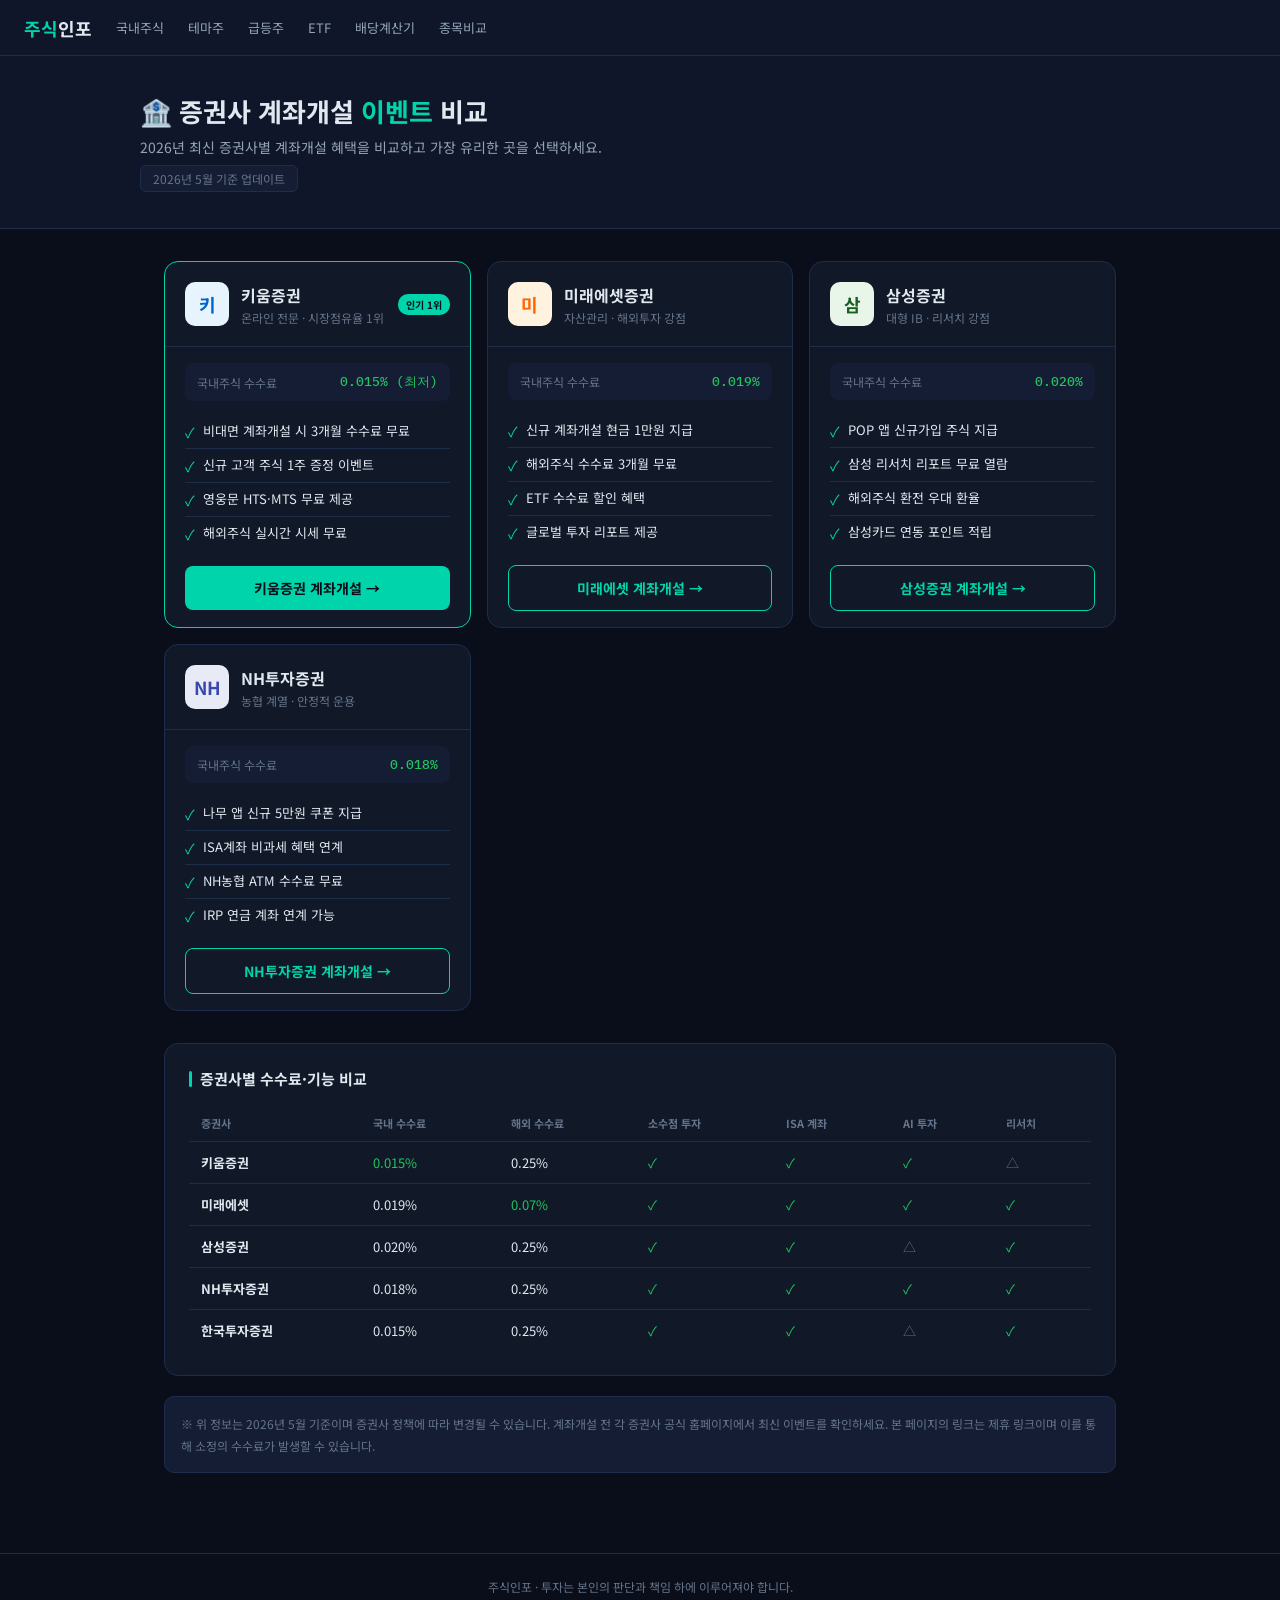
==== broker.html @ c88472e4 "Add files via upload" ====
<!DOCTYPE html>
<html lang="ko">
<head>
<meta charset="UTF-8">
<meta name="viewport" content="width=device-width, initial-scale=1.0">
<title>증권사 계좌개설 이벤트 비교 2026 - 수수료 무료·주식 증정 | 주식인포</title>
<meta name="description" content="2026년 키움증권, 미래에셋, 삼성증권, NH투자증권 계좌개설 이벤트를 비교하세요. 수수료 무료, 주식 증정, 현금 지급 혜택 총정리.">
<script async src="https://pagead2.googlesyndication.com/pagead/js/adsbygoogle.js?client=ca-pub-9578749307688434" crossorigin="anonymous"></script>
<link href="https://fonts.googleapis.com/css2?family=Noto+Sans+KR:wght@300;400;500;700&family=IBM+Plex+Mono:wght@400;500&display=swap" rel="stylesheet">
<style>
  :root{--bg:#0a0e1a;--bg2:#0f1629;--bg3:#151d35;--card:#111827;--border:#1e2d4a;--accent:#00d4aa;--accent2:#0ea5e9;--up:#22c55e;--text:#e2e8f0;--text2:#94a3b8;--text3:#64748b;}
  *{margin:0;padding:0;box-sizing:border-box;}
  body{background:var(--bg);color:var(--text);font-family:'Noto Sans KR',sans-serif;font-size:14px;}
  nav{background:var(--bg2);border-bottom:1px solid var(--border);padding:0 24px;display:flex;align-items:center;height:56px;gap:24px;position:sticky;top:0;z-index:100;}
  .logo{font-size:18px;font-weight:700;color:var(--accent);text-decoration:none;}
  .logo span{color:var(--text);}
  nav a{color:var(--text2);text-decoration:none;font-size:13px;}

  .hero{background:var(--bg2);border-bottom:1px solid var(--border);padding:36px 24px;}
  .hero-inner{max-width:1000px;margin:0 auto;}
  .hero h1{font-size:26px;font-weight:700;margin-bottom:8px;}
  .hero h1 em{color:var(--accent);font-style:normal;}
  .hero p{color:var(--text2);margin-bottom:8px;}
  .update-badge{display:inline-block;background:var(--bg3);border:1px solid var(--border);border-radius:6px;padding:4px 12px;font-size:12px;color:var(--text3);}

  .main{max-width:1000px;margin:0 auto;padding:32px 24px;}

  .broker-grid{display:grid;grid-template-columns:repeat(auto-fill,minmax(280px,1fr));gap:16px;margin-bottom:32px;}
  .broker-card{background:var(--card);border:1px solid var(--border);border-radius:14px;overflow:hidden;transition:border-color 0.2s;}
  .broker-card:hover{border-color:var(--accent);}
  .broker-card.best{border-color:var(--accent);}
  .broker-header{padding:20px;border-bottom:1px solid var(--border);display:flex;align-items:center;gap:12px;}
  .broker-logo{width:44px;height:44px;border-radius:10px;display:flex;align-items:center;justify-content:center;font-size:18px;font-weight:700;}
  .broker-name{font-size:16px;font-weight:700;}
  .broker-type{font-size:12px;color:var(--text3);margin-top:2px;}
  .best-badge{margin-left:auto;background:var(--accent);color:var(--bg);font-size:10px;font-weight:700;padding:3px 8px;border-radius:10px;}

  .broker-body{padding:16px 20px;}
  .benefit-list{margin-bottom:16px;}
  .benefit-item{display:flex;align-items:flex-start;gap:8px;padding:6px 0;border-bottom:1px solid var(--border);font-size:13px;}
  .benefit-item:last-child{border-bottom:none;}
  .benefit-icon{color:var(--accent);font-size:14px;margin-top:1px;flex-shrink:0;}
  .fee-row{display:flex;justify-content:space-between;align-items:center;background:var(--bg3);border-radius:8px;padding:10px 12px;margin-bottom:14px;}
  .fee-label{font-size:12px;color:var(--text3);}
  .fee-val{font-family:'IBM Plex Mono',monospace;font-size:13px;font-weight:500;color:var(--up);}

  .cta-btn{display:block;width:100%;background:var(--accent);color:var(--bg);border:none;border-radius:8px;padding:12px;font-size:14px;font-weight:700;text-align:center;text-decoration:none;cursor:pointer;transition:opacity 0.2s;font-family:'Noto Sans KR',sans-serif;}
  .cta-btn:hover{opacity:0.85;}
  .cta-btn.secondary{background:transparent;border:1px solid var(--accent);color:var(--accent);}

  .card{background:var(--card);border:1px solid var(--border);border-radius:14px;padding:24px;margin-bottom:20px;}
  .card-title{font-size:15px;font-weight:700;margin-bottom:16px;display:flex;align-items:center;gap:8px;}
  .card-title::before{content:'';width:3px;height:16px;background:var(--accent);border-radius:2px;}

  table{width:100%;border-collapse:collapse;font-size:13px;}
  thead th{text-align:left;padding:10px 12px;color:var(--text3);font-size:11px;border-bottom:1px solid var(--border);}
  tbody td{padding:11px 12px;border-bottom:1px solid var(--border);}
  tbody tr:last-child td{border-bottom:none;}
  .check{color:var(--up);}
  .cross{color:var(--text3);}

  .notice{background:var(--bg3);border:1px solid var(--border);border-radius:10px;padding:16px;font-size:12px;color:var(--text3);line-height:1.8;}
  footer{border-top:1px solid var(--border);padding:24px;text-align:center;color:var(--text3);font-size:12px;margin-top:48px;}
</style>
</head>
<body>
<nav>
  <a href="/" class="logo">주식<span>인포</span></a>
  <a href="/stocks.html">국내주식</a>
  <a href="/theme.html">테마주</a>
  <a href="/hot.html">급등주</a>
  <a href="/etf.html">ETF</a>
  <a href="/dividend-calc.html">배당계산기</a>
  <a href="/compare.html">종목비교</a>
</nav>

<div class="hero">
  <div class="hero-inner">
    <h1>🏦 증권사 계좌개설 <em>이벤트</em> 비교</h1>
    <p>2026년 최신 증권사별 계좌개설 혜택을 비교하고 가장 유리한 곳을 선택하세요.</p>
    <span class="update-badge">2026년 5월 기준 업데이트</span>
  </div>
</div>

<div class="main">

  <div class="broker-grid">
    <div class="broker-card best">
      <div class="broker-header">
        <div class="broker-logo" style="background:#e8f4fd;color:#0066cc">키</div>
        <div>
          <div class="broker-name">키움증권</div>
          <div class="broker-type">온라인 전문 · 시장점유율 1위</div>
        </div>
        <span class="best-badge">인기 1위</span>
      </div>
      <div class="broker-body">
        <div class="fee-row">
          <span class="fee-label">국내주식 수수료</span>
          <span class="fee-val">0.015% (최저)</span>
        </div>
        <div class="benefit-list">
          <div class="benefit-item"><span class="benefit-icon">✓</span><span>비대면 계좌개설 시 3개월 수수료 무료</span></div>
          <div class="benefit-item"><span class="benefit-icon">✓</span><span>신규 고객 주식 1주 증정 이벤트</span></div>
          <div class="benefit-item"><span class="benefit-icon">✓</span><span>영웅문 HTS·MTS 무료 제공</span></div>
          <div class="benefit-item"><span class="benefit-icon">✓</span><span>해외주식 실시간 시세 무료</span></div>
        </div>
        <a href="https://www.kiwoom.com" target="_blank" rel="noopener" class="cta-btn">키움증권 계좌개설 →</a>
      </div>
    </div>

    <div class="broker-card">
      <div class="broker-header">
        <div class="broker-logo" style="background:#fff3e0;color:#ff6600">미</div>
        <div>
          <div class="broker-name">미래에셋증권</div>
          <div class="broker-type">자산관리 · 해외투자 강점</div>
        </div>
      </div>
      <div class="broker-body">
        <div class="fee-row">
          <span class="fee-label">국내주식 수수료</span>
          <span class="fee-val">0.019%</span>
        </div>
        <div class="benefit-list">
          <div class="benefit-item"><span class="benefit-icon">✓</span><span>신규 계좌개설 현금 1만원 지급</span></div>
          <div class="benefit-item"><span class="benefit-icon">✓</span><span>해외주식 수수료 3개월 무료</span></div>
          <div class="benefit-item"><span class="benefit-icon">✓</span><span>ETF 수수료 할인 혜택</span></div>
          <div class="benefit-item"><span class="benefit-icon">✓</span><span>글로벌 투자 리포트 제공</span></div>
        </div>
        <a href="https://www.miraeasset.com" target="_blank" rel="noopener" class="cta-btn secondary">미래에셋 계좌개설 →</a>
      </div>
    </div>

    <div class="broker-card">
      <div class="broker-header">
        <div class="broker-logo" style="background:#e8f5e9;color:#1b5e20">삼</div>
        <div>
          <div class="broker-name">삼성증권</div>
          <div class="broker-type">대형 IB · 리서치 강점</div>
        </div>
      </div>
      <div class="broker-body">
        <div class="fee-row">
          <span class="fee-label">국내주식 수수료</span>
          <span class="fee-val">0.020%</span>
        </div>
        <div class="benefit-list">
          <div class="benefit-item"><span class="benefit-icon">✓</span><span>POP 앱 신규가입 주식 지급</span></div>
          <div class="benefit-item"><span class="benefit-icon">✓</span><span>삼성 리서치 리포트 무료 열람</span></div>
          <div class="benefit-item"><span class="benefit-icon">✓</span><span>해외주식 환전 우대 환율</span></div>
          <div class="benefit-item"><span class="benefit-icon">✓</span><span>삼성카드 연동 포인트 적립</span></div>
        </div>
        <a href="https://www.samsungpop.com" target="_blank" rel="noopener" class="cta-btn secondary">삼성증권 계좌개설 →</a>
      </div>
    </div>

    <div class="broker-card">
      <div class="broker-header">
        <div class="broker-logo" style="background:#e8eaf6;color:#3949ab">NH</div>
        <div>
          <div class="broker-name">NH투자증권</div>
          <div class="broker-type">농협 계열 · 안정적 운용</div>
        </div>
      </div>
      <div class="broker-body">
        <div class="fee-row">
          <span class="fee-label">국내주식 수수료</span>
          <span class="fee-val">0.018%</span>
        </div>
        <div class="benefit-list">
          <div class="benefit-item"><span class="benefit-icon">✓</span><span>나무 앱 신규 5만원 쿠폰 지급</span></div>
          <div class="benefit-item"><span class="benefit-icon">✓</span><span>ISA계좌 비과세 혜택 연계</span></div>
          <div class="benefit-item"><span class="benefit-icon">✓</span><span>NH농협 ATM 수수료 무료</span></div>
          <div class="benefit-item"><span class="benefit-icon">✓</span><span>IRP 연금 계좌 연계 가능</span></div>
        </div>
        <a href="https://www.nhqv.com" target="_blank" rel="noopener" class="cta-btn secondary">NH투자증권 계좌개설 →</a>
      </div>
    </div>
  </div>

  <div class="card">
    <div class="card-title">증권사별 수수료·기능 비교</div>
    <table>
      <thead>
        <tr>
          <th>증권사</th>
          <th>국내 수수료</th>
          <th>해외 수수료</th>
          <th>소수점 투자</th>
          <th>ISA 계좌</th>
          <th>AI 투자</th>
          <th>리서치</th>
        </tr>
      </thead>
      <tbody>
        <tr><td><strong>키움증권</strong></td><td style="color:var(--up)">0.015%</td><td>0.25%</td><td class="check">✓</td><td class="check">✓</td><td class="check">✓</td><td class="cross">△</td></tr>
        <tr><td><strong>미래에셋</strong></td><td>0.019%</td><td style="color:var(--up)">0.07%</td><td class="check">✓</td><td class="check">✓</td><td class="check">✓</td><td class="check">✓</td></tr>
        <tr><td><strong>삼성증권</strong></td><td>0.020%</td><td>0.25%</td><td class="check">✓</td><td class="check">✓</td><td class="cross">△</td><td class="check">✓</td></tr>
        <tr><td><strong>NH투자증권</strong></td><td>0.018%</td><td>0.25%</td><td class="check">✓</td><td class="check">✓</td><td class="check">✓</td><td class="check">✓</td></tr>
        <tr><td><strong>한국투자증권</strong></td><td>0.015%</td><td>0.25%</td><td class="check">✓</td><td class="check">✓</td><td class="cross">△</td><td class="check">✓</td></tr>
      </tbody>
    </table>
  </div>

  <div class="notice">
    ※ 위 정보는 2026년 5월 기준이며 증권사 정책에 따라 변경될 수 있습니다. 계좌개설 전 각 증권사 공식 홈페이지에서 최신 이벤트를 확인하세요. 본 페이지의 링크는 제휴 링크이며 이를 통해 소정의 수수료가 발생할 수 있습니다.
  </div>
</div>

<footer>주식인포 · 투자는 본인의 판단과 책임 하에 이루어져야 합니다.</footer>
</body>
</html>
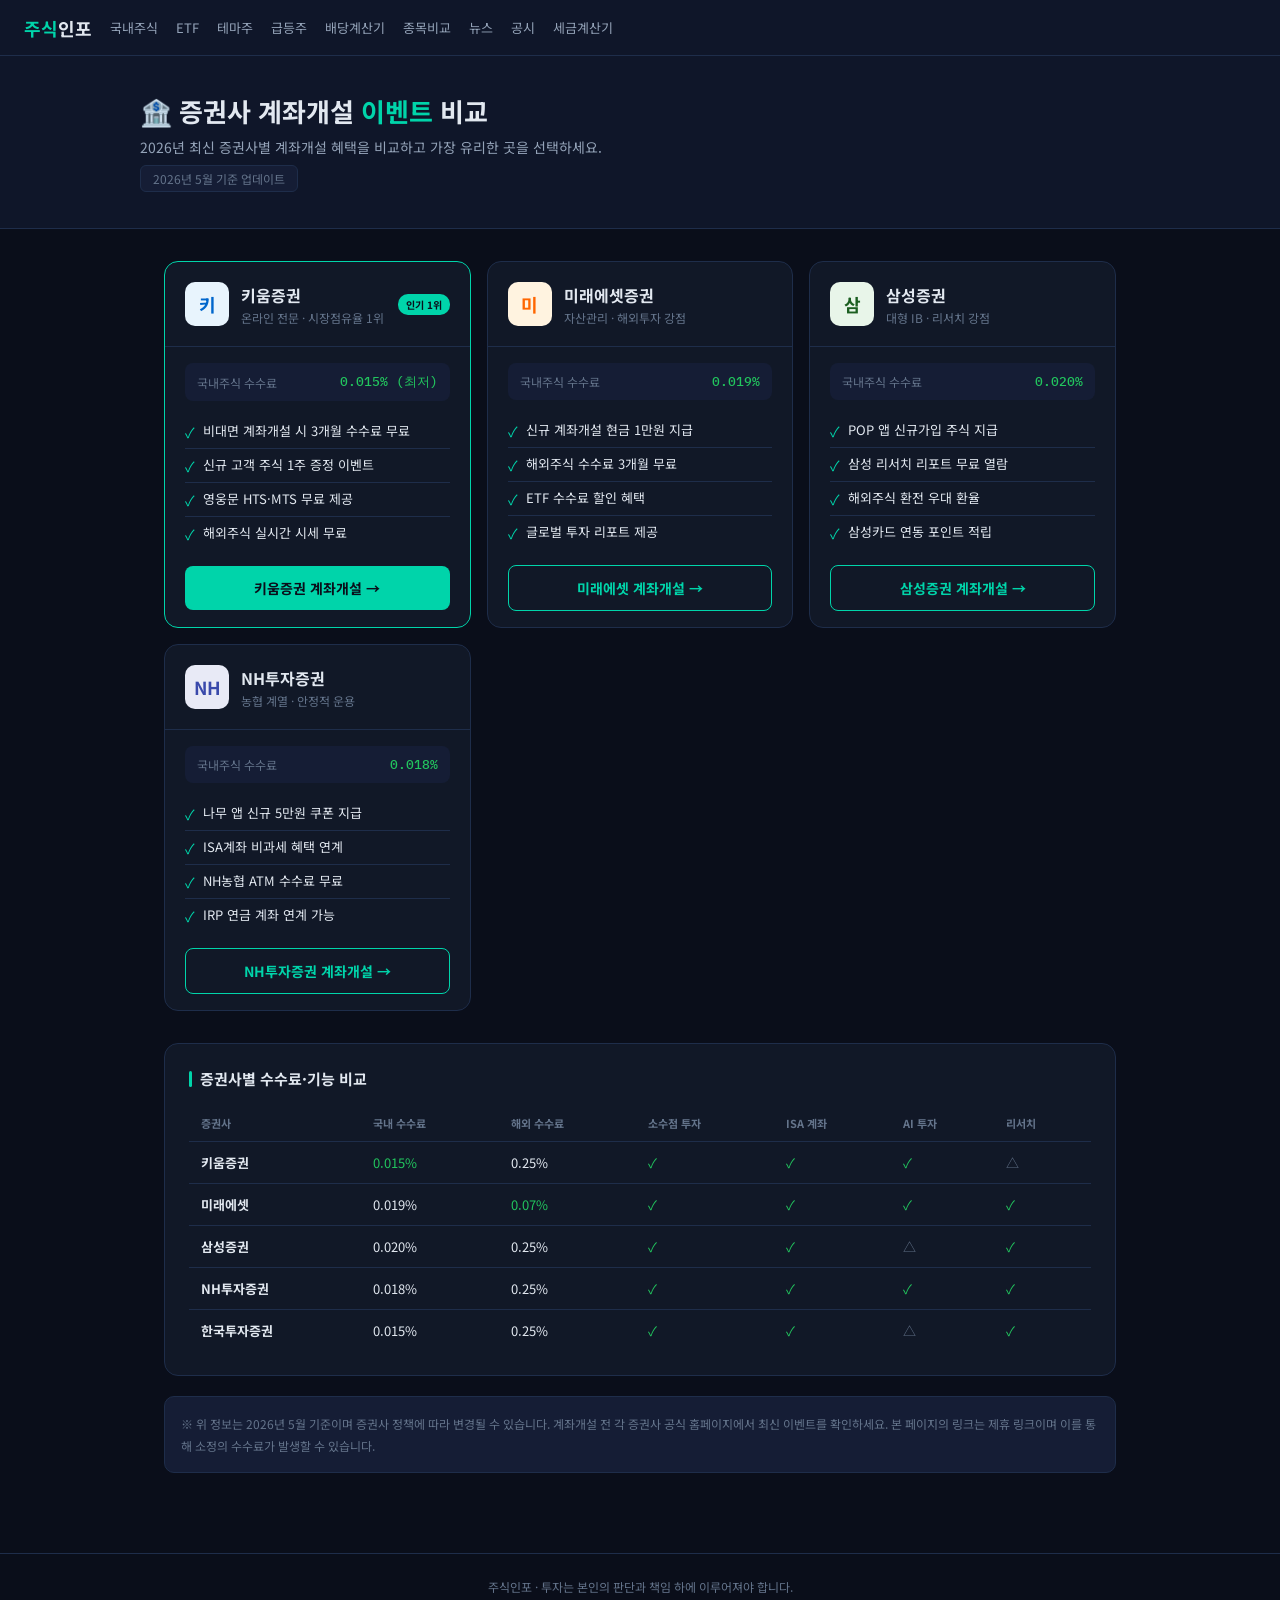
==== commit 337cff6e: "Site-wide audit: fix broken links, update sitemap, mobile nav & table optimization - Fix broken /div" ====
--- a/broker.html
+++ b/broker.html
@@ -11,10 +11,11 @@
   :root{--bg:#0a0e1a;--bg2:#0f1629;--bg3:#151d35;--card:#111827;--border:#1e2d4a;--accent:#00d4aa;--accent2:#0ea5e9;--up:#22c55e;--text:#e2e8f0;--text2:#94a3b8;--text3:#64748b;}
   *{margin:0;padding:0;box-sizing:border-box;}
   body{background:var(--bg);color:var(--text);font-family:'Noto Sans KR',sans-serif;font-size:14px;}
-  nav{background:var(--bg2);border-bottom:1px solid var(--border);padding:0 24px;display:flex;align-items:center;height:56px;gap:24px;position:sticky;top:0;z-index:100;}
-  .logo{font-size:18px;font-weight:700;color:var(--accent);text-decoration:none;}
+  nav{background:var(--bg2);border-bottom:1px solid var(--border);padding:0 24px;display:flex;align-items:center;min-height:56px;gap:18px;position:sticky;top:0;z-index:100;flex-wrap:nowrap;overflow-x:auto;scrollbar-width:none;}
+  nav::-webkit-scrollbar{display:none;}
+  .logo{font-size:18px;font-weight:700;color:var(--accent);text-decoration:none;flex-shrink:0;}
   .logo span{color:var(--text);}
-  nav a{color:var(--text2);text-decoration:none;font-size:13px;}
+  nav a{color:var(--text2);text-decoration:none;font-size:13px;white-space:nowrap;flex-shrink:0;}
 
   .hero{background:var(--bg2);border-bottom:1px solid var(--border);padding:36px 24px;}
   .hero-inner{max-width:1000px;margin:0 auto;}
@@ -61,17 +62,90 @@
 
   .notice{background:var(--bg3);border:1px solid var(--border);border-radius:10px;padding:16px;font-size:12px;color:var(--text3);line-height:1.8;}
   footer{border-top:1px solid var(--border);padding:24px;text-align:center;color:var(--text3);font-size:12px;margin-top:48px;}
+@media (max-width: 768px) {
+  nav { gap: 12px; padding: 0 14px; overflow-x: auto; }
+  nav a { font-size: 12px; white-space: nowrap; }
+  .logo { font-size: 16px; }
+  .hero { padding: 24px 16px; }
+  .hero h1 { font-size: 20px; }
+  .main { padding: 20px 16px; }
+  table { display: block; overflow-x: auto; white-space: nowrap; }
+  .grid2, .grid3 { grid-template-columns: 1fr !important; }
+  .input-row { grid-template-columns: 1fr !important; }
+  .compare-header { grid-template-columns: 1fr !important; }
+  .result-grid { grid-template-columns: 1fr 1fr !important; }
+  .hero-stats { gap: 10px; }
+  .hero-stat { min-width: 140px; padding: 12px 14px; }
+  .hero-stat .value { font-size: 16px; }
+  .category-grid { grid-template-columns: 1fr 1fr !important; }
+  .stock-grid { grid-template-columns: 1fr 1fr !important; }
+  .broker-grid { grid-template-columns: 1fr !important; }
+  .detail-grid { grid-template-columns: 1fr 1fr !important; }
+  .popular-grid { grid-template-columns: 1fr 1fr !important; }
+  .selector-row { grid-template-columns: 1fr 40px 1fr !important; }
+  .search-row { flex-direction: column; }
+  .search-row select { width: 100%; }
+  .indicator-row { grid-template-columns: 1fr 1fr !important; }
+  .stock-header { flex-direction: column; gap: 16px; }
+  .stock-stats { border-left: none !important; padding-left: 0 !important; border-top: 1px solid var(--border); padding-top: 14px; flex-wrap: wrap; }
+  .stat-item { min-width: 120px; }
+  .goal-row { flex-direction: column; align-items: flex-start; }
+  .goal-input { width: 100% !important; }
+  .good-bad { flex-direction: column; }
+  .tabs { overflow-x: auto; }
+  .tab { white-space: nowrap; }
+  .theme-tabs { gap: 6px; }
+  .theme-tab { padding: 6px 12px; font-size: 12px; }
+  .cat-tabs { gap: 6px; }
+  .cat-tab { padding: 6px 12px; font-size: 12px; }
+  .filter-row { gap: 6px; }
+  .filter-btn { padding: 6px 12px; font-size: 11px; }
+  .full-width { grid-column: 1 !important; }
+  .price-big { font-size: 28px !important; }
+  .stock-name-big { font-size: 20px !important; }
+  .section-title { font-size: 14px; }
+  tbody td { padding: 9px 10px; font-size: 12px; }
+  thead th { padding: 8px 10px; font-size: 10px; }
+  .card { padding: 16px; }
+  .card-title { font-size: 13px; margin-bottom: 14px; }
+  .broker-header { padding: 14px; }
+  .broker-body { padding: 14px; }
+  .term-header { flex-wrap: wrap; gap: 8px; }
+  .term-short { margin-left: 0 !important; text-align: left !important; }
+  .cta-btn { padding: 11px; font-size: 13px; }
+  .result-val { font-size: 18px !important; }
+  .ind-val { font-size: 14px !important; }
+  .hero-stat .value { font-size: 18px !important; }
+  .chart-wrap { height: 180px !important; }
+  .pagination { flex-wrap: wrap; }
+  .stats-row { gap: 8px; }
+  .stat-pill { font-size: 12px; padding: 6px 12px; }
+}
+@media (max-width: 480px) {
+  .result-grid { grid-template-columns: 1fr !important; }
+  .stock-grid { grid-template-columns: 1fr !important; }
+  .category-grid { grid-template-columns: 1fr 1fr !important; }
+  .hero-stats { flex-direction: column; }
+  .hero-stat { min-width: unset; width: 100%; }
+  nav a:not(.logo) { display: none; }
+  .nav-right { display: none; }
+  .indicator-row { grid-template-columns: 1fr !important; }
+}
+
 </style>
 </head>
 <body>
 <nav>
   <a href="/" class="logo">주식<span>인포</span></a>
   <a href="/stocks.html">국내주식</a>
+  <a href="/etf.html">ETF</a>
   <a href="/theme.html">테마주</a>
   <a href="/hot.html">급등주</a>
-  <a href="/etf.html">ETF</a>
   <a href="/dividend-calc.html">배당계산기</a>
   <a href="/compare.html">종목비교</a>
+  <a href="/news.html">뉴스</a>
+  <a href="/dart.html">공시</a>
+  <a href="/tax-calc.html">세금계산기</a>
 </nav>
 
 <div class="hero">
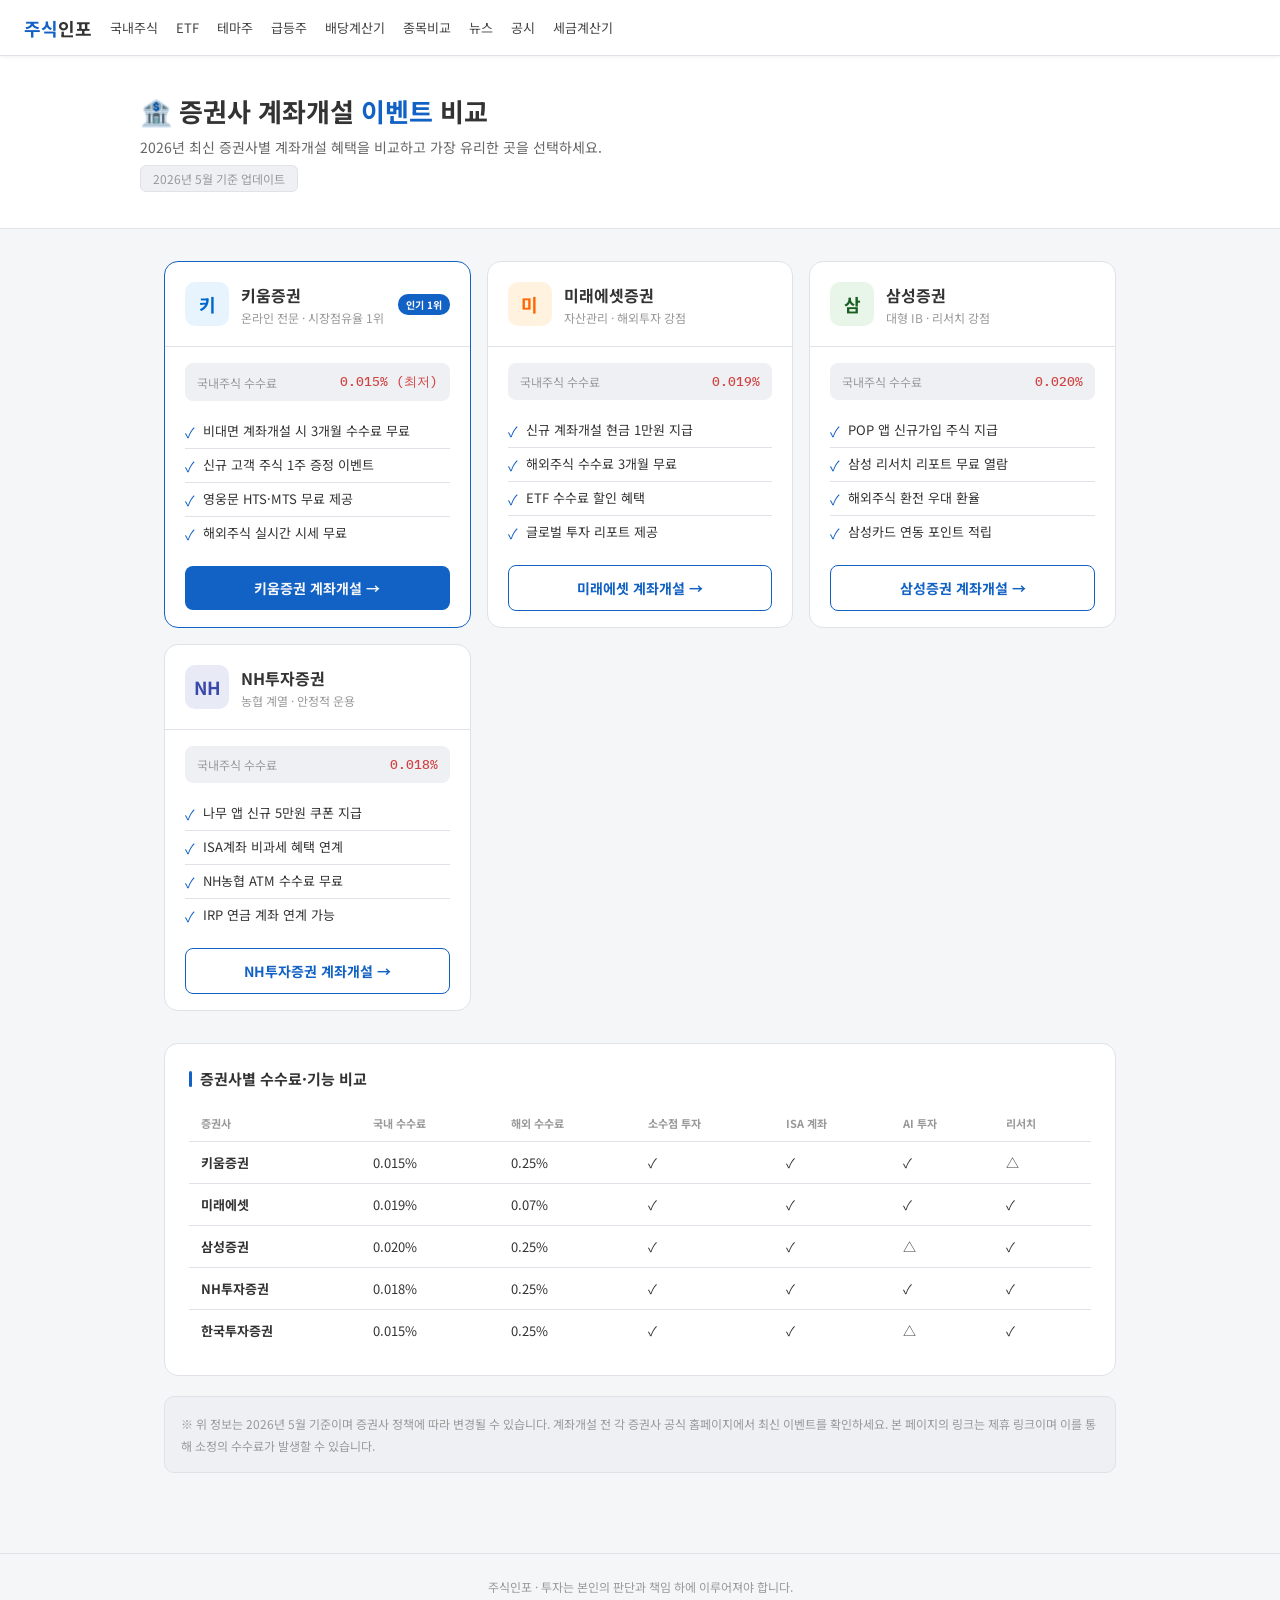
==== commit e4d7b9a5: "Apply white theme to broker, stock, news Co-Authored-By: Claude Sonnet 4.6 <noreply@anthropic.com>" ====
--- a/broker.html
+++ b/broker.html
@@ -62,77 +62,10 @@
 
   .notice{background:var(--bg3);border:1px solid var(--border);border-radius:10px;padding:16px;font-size:12px;color:var(--text3);line-height:1.8;}
   footer{border-top:1px solid var(--border);padding:24px;text-align:center;color:var(--text3);font-size:12px;margin-top:48px;}
-@media (max-width: 768px) {
-  nav { gap: 12px; padding: 0 14px; overflow-x: auto; }
-  nav a { font-size: 12px; white-space: nowrap; }
-  .logo { font-size: 16px; }
-  .hero { padding: 24px 16px; }
-  .hero h1 { font-size: 20px; }
-  .main { padding: 20px 16px; }
-  table { display: block; overflow-x: auto; white-space: nowrap; }
-  .grid2, .grid3 { grid-template-columns: 1fr !important; }
-  .input-row { grid-template-columns: 1fr !important; }
-  .compare-header { grid-template-columns: 1fr !important; }
-  .result-grid { grid-template-columns: 1fr 1fr !important; }
-  .hero-stats { gap: 10px; }
-  .hero-stat { min-width: 140px; padding: 12px 14px; }
-  .hero-stat .value { font-size: 16px; }
-  .category-grid { grid-template-columns: 1fr 1fr !important; }
-  .stock-grid { grid-template-columns: 1fr 1fr !important; }
-  .broker-grid { grid-template-columns: 1fr !important; }
-  .detail-grid { grid-template-columns: 1fr 1fr !important; }
-  .popular-grid { grid-template-columns: 1fr 1fr !important; }
-  .selector-row { grid-template-columns: 1fr 40px 1fr !important; }
-  .search-row { flex-direction: column; }
-  .search-row select { width: 100%; }
-  .indicator-row { grid-template-columns: 1fr 1fr !important; }
-  .stock-header { flex-direction: column; gap: 16px; }
-  .stock-stats { border-left: none !important; padding-left: 0 !important; border-top: 1px solid var(--border); padding-top: 14px; flex-wrap: wrap; }
-  .stat-item { min-width: 120px; }
-  .goal-row { flex-direction: column; align-items: flex-start; }
-  .goal-input { width: 100% !important; }
-  .good-bad { flex-direction: column; }
-  .tabs { overflow-x: auto; }
-  .tab { white-space: nowrap; }
-  .theme-tabs { gap: 6px; }
-  .theme-tab { padding: 6px 12px; font-size: 12px; }
-  .cat-tabs { gap: 6px; }
-  .cat-tab { padding: 6px 12px; font-size: 12px; }
-  .filter-row { gap: 6px; }
-  .filter-btn { padding: 6px 12px; font-size: 11px; }
-  .full-width { grid-column: 1 !important; }
-  .price-big { font-size: 28px !important; }
-  .stock-name-big { font-size: 20px !important; }
-  .section-title { font-size: 14px; }
-  tbody td { padding: 9px 10px; font-size: 12px; }
-  thead th { padding: 8px 10px; font-size: 10px; }
-  .card { padding: 16px; }
-  .card-title { font-size: 13px; margin-bottom: 14px; }
-  .broker-header { padding: 14px; }
-  .broker-body { padding: 14px; }
-  .term-header { flex-wrap: wrap; gap: 8px; }
-  .term-short { margin-left: 0 !important; text-align: left !important; }
-  .cta-btn { padding: 11px; font-size: 13px; }
-  .result-val { font-size: 18px !important; }
-  .ind-val { font-size: 14px !important; }
-  .hero-stat .value { font-size: 18px !important; }
-  .chart-wrap { height: 180px !important; }
-  .pagination { flex-wrap: wrap; }
-  .stats-row { gap: 8px; }
-  .stat-pill { font-size: 12px; padding: 6px 12px; }
-}
-@media (max-width: 480px) {
-  .result-grid { grid-template-columns: 1fr !important; }
-  .stock-grid { grid-template-columns: 1fr !important; }
-  .category-grid { grid-template-columns: 1fr 1fr !important; }
-  .hero-stats { flex-direction: column; }
-  .hero-stat { min-width: unset; width: 100%; }
-  nav a:not(.logo) { display: none; }
-  .nav-right { display: none; }
-  .indicator-row { grid-template-columns: 1fr !important; }
-}
 
 </style>
+<link rel="stylesheet" href="/mobile.css">
+<link rel="stylesheet" href="/common.css">
 </head>
 <body>
 <nav>
@@ -283,5 +216,36 @@
 </div>
 
 <footer>주식인포 · 투자는 본인의 판단과 책임 하에 이루어져야 합니다.</footer>
+
+<nav class="bottom-nav">
+  <a href="/" class="bn-item"><span class="bn-icon">🏠</span><span class="bn-label">홈</span></a>
+  <a href="/stocks.html" class="bn-item"><span class="bn-icon">📈</span><span class="bn-label">주식</span></a>
+  <a href="/hot.html" class="bn-item"><span class="bn-icon">🔥</span><span class="bn-label">급등</span></a>
+  <a href="/calculator.html" class="bn-item"><span class="bn-icon">🧮</span><span class="bn-label">계산기</span></a>
+  <button class="bn-item active" onclick="document.getElementById('moreMenu').classList.add('open')"><span class="bn-icon">☰</span><span class="bn-label">더보기</span></button>
+</nav>
+<div class="more-menu" id="moreMenu">
+  <div class="more-overlay" onclick="document.getElementById('moreMenu').classList.remove('open')"></div>
+  <div class="more-panel">
+    <div class="more-header">
+      <a href="/" class="logo" style="text-decoration:none">주식<span>인포</span></a>
+      <button class="more-close" onclick="document.getElementById('moreMenu').classList.remove('open')">✕</button>
+    </div>
+    <div class="more-links">
+      <a href="/stocks.html">📈 국내주식</a>
+      <a href="/etf.html">🗂 ETF</a>
+      <a href="/theme.html">🎯 테마주</a>
+      <a href="/hot.html">🔥 급등주</a>
+      <a href="/dividend-calc.html">💰 배당계산기</a>
+      <a href="/compare.html">⚖️ 종목비교</a>
+      <a href="/calculator.html">🧮 수익률계산기</a>
+      <a href="/news.html">📰 뉴스</a>
+      <a href="/dart.html">📋 공시</a>
+      <a href="/tax-calc.html">💸 세금계산기</a>
+      <a href="/glossary.html">📖 용어사전</a>
+      <a href="/broker.html">🏦 증권사비교</a>
+    </div>
+  </div>
+</div>
 </body>
 </html>
--- a/mobile.css
+++ b/mobile.css
@@ -0,0 +1,110 @@
+/* ─────────────────────────────────────────────
+   mobile.css · 주식인포 반응형 레이아웃
+   (nav/테마는 common.css 담당)
+   ───────────────────────────────────────────── */
+
+/* ─────────────────────────────
+   768px 이하
+   ───────────────────────────── */
+@media (max-width: 768px) {
+
+  /* ── 페이지 레이아웃 ── */
+  .hero        { padding: 20px 16px !important; }
+  .hero h1     { font-size: 20px !important; }
+  .hero p      { font-size: 13px; }
+  .page-header { padding: 20px 16px !important; }
+  .page-header h1 { font-size: 20px !important; }
+  .main        { padding: 16px !important; grid-template-columns: 1fr !important; }
+  .breadcrumb  { padding: 10px 16px; }
+
+  /* ── 테이블 ── */
+  .table-wrap  { overflow-x: auto; }
+  tbody td     { padding: 9px 10px !important; font-size: 12px; }
+  thead th     { padding: 8px 10px !important; font-size: 11px; }
+
+  /* ── 그리드 ── */
+  .grid2, .grid3          { grid-template-columns: 1fr !important; }
+  .calc-grid              { grid-template-columns: 1fr !important; }
+  .compare-header         { grid-template-columns: 1fr !important; }
+  .selector-row           { grid-template-columns: 1fr 40px 1fr !important; }
+  .category-grid          { grid-template-columns: 1fr 1fr !important; }
+  .detail-grid            { grid-template-columns: 1fr 1fr !important; }
+  .popular-grid           { grid-template-columns: 1fr 1fr !important; }
+  .broker-grid            { grid-template-columns: 1fr !important; }
+  .input-row              { grid-template-columns: 1fr !important; }
+  .input-grid             { grid-template-columns: 1fr 1fr !important; }
+  .indicator-row          { grid-template-columns: 1fr 1fr !important; }
+
+  /* ── 카드 ── */
+  .card        { padding: 16px; }
+  .card-title  { font-size: 13px; margin-bottom: 14px; }
+  .broker-header { padding: 14px; }
+  .broker-body   { padding: 14px; }
+
+  /* ── 히어로 통계 ── */
+  .hero-stats          { gap: 10px; }
+  .hero-stat           { min-width: 140px; padding: 12px 14px; }
+  .hero-stat .value    { font-size: 16px !important; }
+
+  /* ── 종목 상세 ── */
+  .stock-header { flex-direction: column; gap: 16px; }
+  .stock-stats  {
+    border-left: none !important;
+    padding-left: 0 !important;
+    border-top: 1px solid var(--border, #e0e2e8);
+    padding-top: 14px;
+    flex-wrap: wrap;
+  }
+  .stat-item       { min-width: 120px; }
+  .stock-name-big  { font-size: 20px !important; }
+  .price-big       { font-size: 28px !important; }
+  .chart-wrap      { height: 180px !important; }
+
+  /* ── 검색/필터 ── */
+  .search-row         { flex-direction: column; }
+  .search-row select  { width: 100%; }
+  .stats-row          { gap: 8px; }
+  .stat-pill          { padding: 6px 12px; font-size: 12px; }
+
+  /* ── 계산기 ── */
+  .goal-row     { flex-direction: column; align-items: flex-start; }
+  .goal-input   { width: 100% !important; }
+  .result-val   { font-size: 18px !important; }
+  .result-big .value { font-size: 24px !important; }
+  .result-grid  { grid-template-columns: 1fr 1fr !important; }
+
+  /* ── 기타 ── */
+  .good-bad     { flex-direction: column; }
+  .tabs, .tab-row { overflow-x: auto; }
+  .tab, .tab-btn  { white-space: nowrap; }
+  .filter-row     { gap: 6px; }
+  .filter-btn     { padding: 6px 12px; font-size: 11px; }
+  .theme-tabs     { gap: 6px; }
+  .theme-tab      { padding: 6px 12px; font-size: 12px; }
+  .cat-tabs       { gap: 6px; }
+  .cat-tab        { padding: 6px 12px; font-size: 12px; }
+  .section-title  { font-size: 14px; }
+  .term-header    { flex-wrap: wrap; gap: 8px; }
+  .term-short     { margin-left: 0 !important; text-align: left !important; }
+  .full-width     { grid-column: 1 !important; }
+  .ind-val        { font-size: 14px !important; }
+  .pagination     { flex-wrap: wrap; }
+  .dart-title     { white-space: normal; }
+  .featured-img   { height: 120px; }
+}
+
+/* ─────────────────────────────
+   480px 이하
+   ───────────────────────────── */
+@media (max-width: 480px) {
+  .hero h1         { font-size: 18px !important; }
+  .hero-stats      { flex-direction: column; }
+  .hero-stat       { min-width: unset; width: 100%; }
+  .result-grid     { grid-template-columns: 1fr !important; }
+  .stock-grid      { grid-template-columns: 1fr 1fr !important; }
+  .category-grid   { grid-template-columns: 1fr 1fr !important; }
+  .col-mob-hide, .col-div-hide { display: none !important; }
+  .news-thumb      { display: none; }
+  .input-grid      { grid-template-columns: 1fr !important; }
+  .indicator-row   { grid-template-columns: 1fr !important; }
+}
--- a/common.css
+++ b/common.css
@@ -0,0 +1,254 @@
+/* ─────────────────────────────────────────────
+   common.css · 주식인포 공통 테마 (네이버증권 스타일)
+   ───────────────────────────────────────────── */
+
+/* ===== CSS 변수 재정의 (화이트 테마) ===== */
+:root {
+  --bg:     #f5f6f8;
+  --bg2:    #ffffff;
+  --bg3:    #eef0f3;
+  --card:   #ffffff;
+  --border: #e0e2e8;
+  --accent: #1261c4;
+  --accent2:#0b4d9e;
+  --up:     #d14343;
+  --down:   #1261c4;
+  --text:   #333333;
+  --text2:  #666666;
+  --text3:  #999999;
+}
+
+/* ===== 기본 ===== */
+body { background: var(--bg) !important; color: var(--text) !important; }
+
+/* ===== NAV (PC) ===== */
+nav {
+  background: #ffffff !important;
+  border-bottom: 1px solid var(--border) !important;
+  box-shadow: 0 1px 4px rgba(0,0,0,0.06) !important;
+}
+nav .logo { color: var(--accent) !important; }
+nav .logo span { color: #333333 !important; }
+nav a:not(.logo) { color: #444444 !important; }
+nav a:not(.logo):hover { color: var(--accent) !important; }
+
+/* ===== HERO / PAGE HEADER ===== */
+.hero h1 em, .page-header h1 em { color: var(--accent) !important; }
+
+/* ===== UP / DOWN ===== */
+.up   { color: var(--up)   !important; }
+.down { color: var(--down) !important; }
+
+/* ===== TABLES ===== */
+tbody td { color: var(--text) !important; }
+.stock-name, .sname, .etf-name { color: #222222 !important; font-weight: 500 !important; }
+.stock-code, .scode, .etf-code { color: #999999 !important; }
+
+/* ===== SECTION / CARD TITLE BARS ===== */
+.section-title::before { background: var(--accent) !important; }
+.card-title::before    { background: var(--accent) !important; }
+
+/* ===== BADGE (공통) ===== */
+.badge { background: var(--accent) !important; color: #ffffff !important; }
+
+/* ===== HARDCODED COLOR FIXES ===== */
+/* 뉴스 featured 이미지 */
+.featured-img {
+  background: linear-gradient(135deg, #dde8f6 0%, #eef2fa 100%) !important;
+  color: #888888 !important;
+}
+
+/* 배지 색상 (모두 새 팔레트로) */
+.badge-hot     { background: rgba(209,67,67,0.10) !important; color: var(--up)    !important; border-color: rgba(209,67,67,0.25) !important; }
+.badge-up      { background: rgba(209,67,67,0.08) !important; color: var(--up)    !important; border-color: rgba(209,67,67,0.20) !important; }
+.badge-foreign { background: rgba(18,97,196,0.08) !important; color: var(--accent)!important; border-color: rgba(18,97,196,0.20) !important; }
+.badge-main    { background: rgba(124,58,237,0.08) !important; color: #7c3aed    !important; border-color: rgba(124,58,237,0.20) !important; }
+.badge-qrt     { background: rgba(18,97,196,0.08) !important; color: var(--accent)!important; border-color: rgba(18,97,196,0.20) !important; }
+.badge-major   { background: rgba(209,67,67,0.08) !important; color: var(--up)    !important; border-color: rgba(209,67,67,0.20) !important; }
+.badge-div     { background: rgba(18,97,196,0.08) !important; color: var(--accent)!important; border-color: rgba(18,97,196,0.20) !important; }
+.badge-own     { background: rgba(245,158,11,0.10) !important; color: #d97706    !important; border-color: rgba(245,158,11,0.25) !important; }
+.badge-other   { background: rgba(100,116,139,0.10) !important; color: #555555   !important; border-color: rgba(100,116,139,0.20) !important; }
+
+/* 뉴스 카테고리 */
+.cat-market  { background: rgba(18,97,196,0.08)  !important; color: var(--accent)!important; border-color: rgba(18,97,196,0.20) !important; }
+.cat-company { background: rgba(18,97,196,0.08)  !important; color: var(--accent)!important; border-color: rgba(18,97,196,0.20) !important; }
+.cat-global  { background: rgba(124,58,237,0.08) !important; color: #7c3aed     !important; border-color: rgba(124,58,237,0.20) !important; }
+.cat-economy { background: rgba(245,158,11,0.10) !important; color: #d97706     !important; border-color: rgba(245,158,11,0.25) !important; }
+.cat-tech    { background: rgba(209,67,67,0.08)  !important; color: var(--up)   !important; border-color: rgba(209,67,67,0.20) !important; }
+
+/* 시장 배지 */
+.market-badge        { background: var(--accent) !important; color: #ffffff !important; }
+.market-badge.kospi  { background: rgba(18,97,196,0.10) !important; color: var(--accent) !important; }
+.market-badge.kosdaq { background: rgba(209,67,67,0.10) !important; color: var(--up)     !important; }
+
+/* 테마주 배지 */
+.hot-badge { background: var(--up)     !important; color: #ffffff !important; }
+.new-badge { background: var(--accent) !important; color: #ffffff !important; }
+
+/* 종목 비교 */
+.a-color { color: var(--up)     !important; }
+.b-color { color: var(--accent) !important; }
+.winner  { color: var(--up)     !important; }
+.loser   { color: #999999       !important; }
+
+/* 계산기 */
+.result-val            { color: var(--accent)  !important; }
+.result-big .value     { color: var(--up)      !important; }
+.goal-result           { background: rgba(18,97,196,0.06) !important; border-color: var(--accent) !important; }
+.goal-result strong    { color: var(--accent) !important; font-family: 'IBM Plex Mono', monospace; }
+
+/* 용어 사전 */
+.term-abbr { color: var(--accent) !important; background: rgba(18,97,196,0.08) !important; border-color: rgba(18,97,196,0.20) !important; }
+.formula   { color: var(--accent) !important; background: rgba(18,97,196,0.05) !important; border-color: rgba(18,97,196,0.15) !important; }
+.good { background: rgba(209,67,67,0.05) !important; border-color: rgba(209,67,67,0.15) !important; }
+.bad  { background: rgba(18,97,196,0.05) !important; border-color: rgba(18,97,196,0.15) !important; }
+.good-label { color: var(--up)     !important; }
+.bad-label  { color: var(--accent) !important; }
+
+/* 증권사 */
+.best-badge { background: var(--accent) !important; color: #ffffff !important; }
+.fee-val    { color: var(--up) !important; }
+.cta-btn.secondary { background: transparent !important; border-color: var(--accent) !important; color: var(--accent) !important; }
+
+/* 통계 */
+.stat-num { color: var(--accent) !important; }
+
+/* 뉴스/공시 */
+.news-press    { color: var(--accent2) !important; }
+.dart-company  { color: var(--accent2) !important; }
+
+/* 주식 상세 */
+.code-badge { background: #f5f6f8 !important; border-color: #e0e2e8 !important; color: #666666 !important; }
+
+/* 하단 고정 푸터 배경 */
+footer { background: #f5f6f8 !important; }
+
+/* ─────────────────────────────
+   하단 탭바 (모바일 전용)
+   ───────────────────────────── */
+.bottom-nav {
+  display: none;
+  position: fixed;
+  bottom: 0; left: 0; right: 0;
+  height: 58px;
+  background: #ffffff;
+  border-top: 1px solid #e0e2e8;
+  z-index: 300;
+  flex-direction: row;
+  box-shadow: 0 -2px 8px rgba(0,0,0,0.08);
+}
+.bn-item {
+  flex: 1;
+  display: flex;
+  flex-direction: column;
+  align-items: center;
+  justify-content: center;
+  gap: 2px;
+  text-decoration: none;
+  color: #888888;
+  font-size: 10px;
+  font-weight: 500;
+  background: none;
+  border: none;
+  cursor: pointer;
+  font-family: 'Noto Sans KR', sans-serif;
+  padding: 6px 2px 4px;
+  transition: color 0.15s;
+}
+.bn-item.active { color: #1261c4; }
+.bn-item:hover  { color: #1261c4; }
+.bn-icon  { font-size: 20px; line-height: 1.1; }
+.bn-label { font-size: 10px; }
+
+/* ─────────────────────────────
+   더보기 슬라이드 패널
+   ───────────────────────────── */
+.more-menu {
+  display: none;
+  position: fixed;
+  inset: 0;
+  z-index: 400;
+}
+.more-menu.open { display: block; }
+.more-overlay {
+  position: absolute;
+  inset: 0;
+  background: rgba(0,0,0,0.40);
+}
+.more-panel {
+  position: absolute;
+  right: 0; top: 0; bottom: 0;
+  width: 78%;
+  max-width: 300px;
+  background: #ffffff;
+  display: flex;
+  flex-direction: column;
+  overflow-y: auto;
+  transform: translateX(100%);
+  transition: transform 0.26s cubic-bezier(0.4,0,0.2,1);
+}
+.more-menu.open .more-panel { transform: translateX(0); }
+.more-header {
+  display: flex;
+  align-items: center;
+  justify-content: space-between;
+  padding: 14px 18px;
+  border-bottom: 1px solid #e0e2e8;
+}
+.more-header .logo { font-size: 17px !important; }
+.more-close {
+  background: none;
+  border: none;
+  font-size: 20px;
+  cursor: pointer;
+  color: #888888;
+  padding: 4px 6px;
+  line-height: 1;
+}
+.more-links { padding: 4px 0; }
+.more-links a {
+  display: flex;
+  align-items: center;
+  gap: 10px;
+  padding: 13px 20px;
+  color: #333333;
+  text-decoration: none;
+  font-size: 14px;
+  font-weight: 500;
+  border-bottom: 1px solid #f0f1f4;
+  transition: background 0.12s, color 0.12s;
+}
+.more-links a:last-child { border-bottom: none; }
+.more-links a:hover { background: #f0f5ff; color: #1261c4; }
+
+/* ─────────────────────────────
+   모바일 nav 재정의 (탭바 전환)
+   ───────────────────────────── */
+@media (max-width: 768px) {
+  body { padding-bottom: 62px; }
+  .bottom-nav { display: flex; }
+
+  /* 상단 nav: 로고 + 검색창만 (링크 숨김) */
+  nav {
+    flex-wrap: nowrap !important;
+    overflow: hidden !important;
+    padding: 0 14px !important;
+    gap: 0 !important;
+    min-height: 50px !important;
+    align-items: center !important;
+  }
+  nav .logo { flex: 1 !important; }
+  nav > a:not(.logo),
+  nav .nav-links { display: none !important; }
+  nav .nav-right {
+    display: flex !important;
+    margin-left: 0 !important;
+  }
+  .search-bar { width: 140px !important; }
+  .hamburger  { display: none !important; }
+
+  /* nav-open 드롭다운 비활성화 */
+  nav.nav-open > a:not(.logo),
+  nav.nav-open .nav-links { display: none !important; }
+  nav.nav-open .nav-right { display: flex !important; }
+}
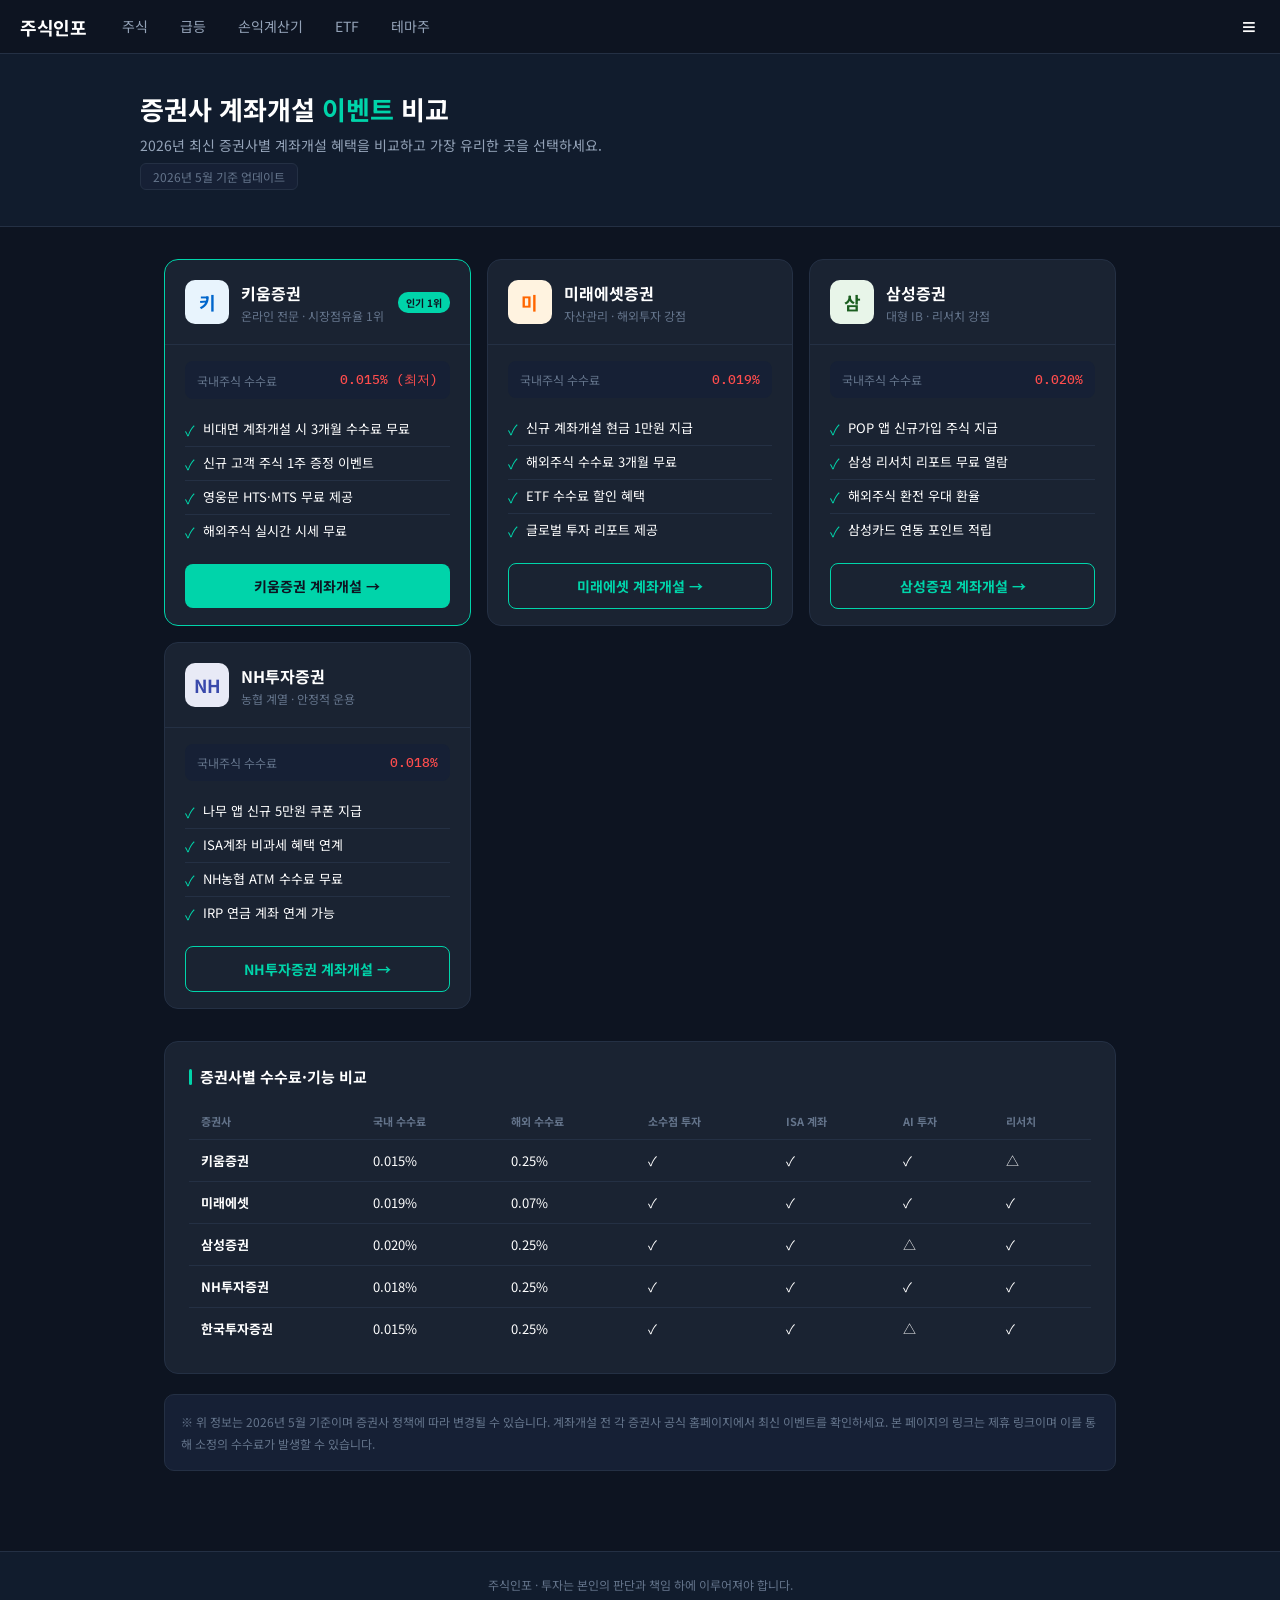
==== commit 96963ae0: "Apply dark navy + mint theme: broker/stock/news - New nav tabs + side menu panel for all three pages" ====
--- a/broker.html
+++ b/broker.html
@@ -69,21 +69,44 @@
 </head>
 <body>
 <nav>
-  <a href="/" class="logo">주식<span>인포</span></a>
-  <a href="/stocks.html">국내주식</a>
-  <a href="/etf.html">ETF</a>
-  <a href="/theme.html">테마주</a>
-  <a href="/hot.html">급등주</a>
-  <a href="/dividend-calc.html">배당계산기</a>
-  <a href="/compare.html">종목비교</a>
-  <a href="/news.html">뉴스</a>
-  <a href="/dart.html">공시</a>
-  <a href="/tax-calc.html">세금계산기</a>
+  <a href="/" class="logo">주식인포</a>
+  <div class="nav-tabs">
+    <a href="/stocks.html" class="ntab">주식</a>
+    <a href="/hot.html" class="ntab">급등</a>
+    <a href="/calculator.html" class="ntab">손익계산기</a>
+    <a href="/etf.html" class="ntab">ETF</a>
+    <a href="/theme.html" class="ntab">테마주</a>
+  </div>
+  <button class="hamburger" onclick="document.getElementById('sideMenu').classList.add('open')">≡</button>
 </nav>
+
+<div class="side-menu" id="sideMenu">
+  <div class="side-overlay" onclick="document.getElementById('sideMenu').classList.remove('open')"></div>
+  <div class="side-panel">
+    <div class="side-header">
+      <span>전체 메뉴</span>
+      <button class="side-close" onclick="document.getElementById('sideMenu').classList.remove('open')">✕</button>
+    </div>
+    <div class="side-links">
+      <a href="/stocks.html">국내주식</a>
+      <a href="/etf.html">ETF</a>
+      <a href="/theme.html">테마주</a>
+      <a href="/hot.html">급등주</a>
+      <a href="/dividend-calc.html">배당계산기</a>
+      <a href="/calculator.html">손익계산기</a>
+      <a href="/compare.html">종목비교</a>
+      <a href="/news.html">뉴스</a>
+      <a href="/dart.html">공시정보</a>
+      <a href="/tax-calc.html">세금계산기</a>
+      <a href="/glossary.html">용어사전</a>
+      <a href="/broker.html">증권사비교</a>
+    </div>
+  </div>
+</div>
 
 <div class="hero">
   <div class="hero-inner">
-    <h1>🏦 증권사 계좌개설 <em>이벤트</em> 비교</h1>
+    <h1>증권사 계좌개설 <em>이벤트</em> 비교</h1>
     <p>2026년 최신 증권사별 계좌개설 혜택을 비교하고 가장 유리한 곳을 선택하세요.</p>
     <span class="update-badge">2026년 5월 기준 업데이트</span>
   </div>
@@ -218,34 +241,11 @@
 <footer>주식인포 · 투자는 본인의 판단과 책임 하에 이루어져야 합니다.</footer>
 
 <nav class="bottom-nav">
-  <a href="/" class="bn-item"><span class="bn-icon">🏠</span><span class="bn-label">홈</span></a>
-  <a href="/stocks.html" class="bn-item"><span class="bn-icon">📈</span><span class="bn-label">주식</span></a>
-  <a href="/hot.html" class="bn-item"><span class="bn-icon">🔥</span><span class="bn-label">급등</span></a>
-  <a href="/calculator.html" class="bn-item"><span class="bn-icon">🧮</span><span class="bn-label">계산기</span></a>
-  <button class="bn-item active" onclick="document.getElementById('moreMenu').classList.add('open')"><span class="bn-icon">☰</span><span class="bn-label">더보기</span></button>
+  <a href="/" class="bn-item">홈</a>
+  <a href="/stocks.html" class="bn-item">주식</a>
+  <a href="/hot.html" class="bn-item">급등</a>
+  <a href="/calculator.html" class="bn-item">계산기</a>
+  <button class="bn-item" onclick="document.getElementById('sideMenu').classList.add('open')">더보기</button>
 </nav>
-<div class="more-menu" id="moreMenu">
-  <div class="more-overlay" onclick="document.getElementById('moreMenu').classList.remove('open')"></div>
-  <div class="more-panel">
-    <div class="more-header">
-      <a href="/" class="logo" style="text-decoration:none">주식<span>인포</span></a>
-      <button class="more-close" onclick="document.getElementById('moreMenu').classList.remove('open')">✕</button>
-    </div>
-    <div class="more-links">
-      <a href="/stocks.html">📈 국내주식</a>
-      <a href="/etf.html">🗂 ETF</a>
-      <a href="/theme.html">🎯 테마주</a>
-      <a href="/hot.html">🔥 급등주</a>
-      <a href="/dividend-calc.html">💰 배당계산기</a>
-      <a href="/compare.html">⚖️ 종목비교</a>
-      <a href="/calculator.html">🧮 수익률계산기</a>
-      <a href="/news.html">📰 뉴스</a>
-      <a href="/dart.html">📋 공시</a>
-      <a href="/tax-calc.html">💸 세금계산기</a>
-      <a href="/glossary.html">📖 용어사전</a>
-      <a href="/broker.html">🏦 증권사비교</a>
-    </div>
-  </div>
-</div>
 </body>
 </html>
--- a/mobile.css
+++ b/mobile.css
@@ -1,6 +1,6 @@
 /* ─────────────────────────────────────────────
    mobile.css · 주식인포 반응형 레이아웃
-   (nav/테마는 common.css 담당)
+   (nav/테마/헤더 탭은 common.css 담당)
    ───────────────────────────────────────────── */
 
 /* ─────────────────────────────
--- a/common.css
+++ b/common.css
@@ -1,112 +1,246 @@
 /* ─────────────────────────────────────────────
-   common.css · 주식인포 공통 테마 (네이버증권 스타일)
+   common.css · 주식인포 다크 네이비 + 형광 민트 테마
    ───────────────────────────────────────────── */
 
-/* ===== CSS 변수 재정의 (화이트 테마) ===== */
+/* ===== CSS 변수 ===== */
 :root {
-  --bg:     #f5f6f8;
-  --bg2:    #ffffff;
-  --bg3:    #eef0f3;
-  --card:   #ffffff;
-  --border: #e0e2e8;
-  --accent: #1261c4;
-  --accent2:#0b4d9e;
-  --up:     #d14343;
-  --down:   #1261c4;
-  --text:   #333333;
-  --text2:  #666666;
-  --text3:  #999999;
+  --bg:     #0d1421;
+  --bg2:    #111c2d;
+  --bg3:    #162035;
+  --card:   #1a2332;
+  --border: #243044;
+  --accent: #00d4aa;
+  --accent2:#4d9eff;
+  --up:     #ff4d4d;
+  --down:   #4d9eff;
+  --text:   #ffffff;
+  --text2:  #94a3b8;
+  --text3:  #64748b;
 }
 
 /* ===== 기본 ===== */
 body { background: var(--bg) !important; color: var(--text) !important; }
 
-/* ===== NAV (PC) ===== */
-nav {
-  background: #ffffff !important;
+/* ===== NAV (상단 공통) ===== */
+nav:not(.bottom-nav) {
+  background: var(--bg) !important;
   border-bottom: 1px solid var(--border) !important;
-  box-shadow: 0 1px 4px rgba(0,0,0,0.06) !important;
-}
-nav .logo { color: var(--accent) !important; }
-nav .logo span { color: #333333 !important; }
-nav a:not(.logo) { color: #444444 !important; }
-nav a:not(.logo):hover { color: var(--accent) !important; }
-
-/* ===== HERO / PAGE HEADER ===== */
-.hero h1 em, .page-header h1 em { color: var(--accent) !important; }
+  box-shadow: none !important;
+  padding: 0 20px !important;
+  display: flex !important;
+  align-items: center !important;
+  min-height: 54px !important;
+  height: 54px !important;
+  gap: 0 !important;
+  flex-wrap: nowrap !important;
+  overflow: visible !important;
+}
+
+.logo {
+  font-size: 18px !important;
+  font-weight: 700 !important;
+  color: #ffffff !important;
+  text-decoration: none !important;
+  flex-shrink: 0 !important;
+  letter-spacing: -0.5px !important;
+  white-space: nowrap !important;
+}
+.logo span { color: #ffffff !important; }
+
+/* 탭 메뉴 */
+.nav-tabs {
+  display: flex !important;
+  align-items: center !important;
+  overflow-x: auto !important;
+  scrollbar-width: none !important;
+  flex: 1 !important;
+  margin-left: 20px !important;
+  height: 54px !important;
+  gap: 0 !important;
+}
+.nav-tabs::-webkit-scrollbar { display: none !important; }
+
+.ntab {
+  display: inline-flex !important;
+  align-items: center !important;
+  padding: 0 16px !important;
+  height: 54px !important;
+  font-size: 14px !important;
+  color: var(--text2) !important;
+  text-decoration: none !important;
+  white-space: nowrap !important;
+  flex-shrink: 0 !important;
+  border-bottom: 2px solid transparent !important;
+  box-sizing: border-box !important;
+  transition: color 0.2s, border-color 0.2s !important;
+}
+.ntab:hover { color: var(--text) !important; border-bottom-color: transparent !important; }
+.ntab.active {
+  color: var(--accent) !important;
+  border-bottom-color: var(--accent) !important;
+  font-weight: 500 !important;
+}
+
+.hamburger {
+  flex-shrink: 0 !important;
+  margin-left: auto !important;
+  background: none !important;
+  border: none !important;
+  color: #ffffff !important;
+  font-size: 24px !important;
+  cursor: pointer !important;
+  padding: 6px 4px !important;
+  line-height: 1 !important;
+  transition: opacity 0.2s !important;
+}
+.hamburger:hover { opacity: 0.7 !important; }
+
+/* 기존 직접 링크 자식 숨기기 */
+nav:not(.bottom-nav) > a:not(.logo) { display: none !important; }
+nav:not(.bottom-nav) .nav-links { display: none !important; }
+nav:not(.bottom-nav) .nav-right  { display: none !important; }
+nav:not(.bottom-nav) .search-bar { display: none !important; }
+
+/* ===== SIDE MENU ===== */
+.side-menu {
+  display: none;
+  position: fixed;
+  inset: 0;
+  z-index: 500;
+}
+.side-menu.open { display: block; }
+.side-overlay {
+  position: absolute;
+  inset: 0;
+  background: rgba(0,0,0,0.55);
+}
+.side-panel {
+  position: absolute;
+  right: 0; top: 0; bottom: 0;
+  width: 76%;
+  max-width: 290px;
+  background: var(--card);
+  display: flex;
+  flex-direction: column;
+  overflow-y: auto;
+  transform: translateX(100%);
+  transition: transform 0.25s cubic-bezier(0.4,0,0.2,1);
+}
+.side-menu.open .side-panel { transform: translateX(0); }
+.side-header {
+  display: flex;
+  align-items: center;
+  justify-content: space-between;
+  padding: 16px 20px;
+  border-bottom: 1px solid var(--border);
+  flex-shrink: 0;
+}
+.side-header span {
+  font-size: 15px;
+  font-weight: 700;
+  color: var(--text);
+}
+.side-close {
+  background: none;
+  border: none;
+  font-size: 20px;
+  cursor: pointer;
+  color: var(--text2);
+  padding: 4px 6px;
+  line-height: 1;
+  transition: color 0.15s;
+}
+.side-close:hover { color: var(--text); }
+.side-links { padding: 4px 0; }
+.side-links a {
+  display: block;
+  padding: 14px 20px;
+  color: var(--text2);
+  text-decoration: none;
+  font-size: 14px;
+  font-weight: 500;
+  border-bottom: 1px solid rgba(36,48,68,0.6);
+  transition: background 0.12s, color 0.12s;
+}
+.side-links a:last-child { border-bottom: none; }
+.side-links a:hover { background: rgba(0,212,170,0.07); color: var(--accent); }
 
 /* ===== UP / DOWN ===== */
 .up   { color: var(--up)   !important; }
 .down { color: var(--down) !important; }
 
+/* ===== HERO / PAGE HEADER ===== */
+.hero         { background: var(--bg2) !important; border-bottom: 1px solid var(--border) !important; }
+.page-header  { background: var(--bg2) !important; border-bottom: 1px solid var(--border) !important; }
+.hero h1 em, .page-header h1 em { color: var(--accent) !important; }
+
 /* ===== TABLES ===== */
 tbody td { color: var(--text) !important; }
-.stock-name, .sname, .etf-name { color: #222222 !important; font-weight: 500 !important; }
-.stock-code, .scode, .etf-code { color: #999999 !important; }
-
-/* ===== SECTION / CARD TITLE BARS ===== */
+.stock-name, .sname, .etf-name { color: var(--text) !important; font-weight: 500 !important; }
+.stock-code, .scode, .etf-code { color: var(--text3) !important; }
+
+/* ===== SECTION/CARD TITLE ===== */
 .section-title::before { background: var(--accent) !important; }
 .card-title::before    { background: var(--accent) !important; }
 
-/* ===== BADGE (공통) ===== */
-.badge { background: var(--accent) !important; color: #ffffff !important; }
-
-/* ===== HARDCODED COLOR FIXES ===== */
-/* 뉴스 featured 이미지 */
+/* ===== BADGE ===== */
+.badge { background: var(--accent) !important; color: var(--bg) !important; }
+
+/* ===== FEATURED IMG ===== */
 .featured-img {
-  background: linear-gradient(135deg, #dde8f6 0%, #eef2fa 100%) !important;
-  color: #888888 !important;
-}
-
-/* 배지 색상 (모두 새 팔레트로) */
-.badge-hot     { background: rgba(209,67,67,0.10) !important; color: var(--up)    !important; border-color: rgba(209,67,67,0.25) !important; }
-.badge-up      { background: rgba(209,67,67,0.08) !important; color: var(--up)    !important; border-color: rgba(209,67,67,0.20) !important; }
-.badge-foreign { background: rgba(18,97,196,0.08) !important; color: var(--accent)!important; border-color: rgba(18,97,196,0.20) !important; }
-.badge-main    { background: rgba(124,58,237,0.08) !important; color: #7c3aed    !important; border-color: rgba(124,58,237,0.20) !important; }
-.badge-qrt     { background: rgba(18,97,196,0.08) !important; color: var(--accent)!important; border-color: rgba(18,97,196,0.20) !important; }
-.badge-major   { background: rgba(209,67,67,0.08) !important; color: var(--up)    !important; border-color: rgba(209,67,67,0.20) !important; }
-.badge-div     { background: rgba(18,97,196,0.08) !important; color: var(--accent)!important; border-color: rgba(18,97,196,0.20) !important; }
-.badge-own     { background: rgba(245,158,11,0.10) !important; color: #d97706    !important; border-color: rgba(245,158,11,0.25) !important; }
-.badge-other   { background: rgba(100,116,139,0.10) !important; color: #555555   !important; border-color: rgba(100,116,139,0.20) !important; }
+  background: linear-gradient(135deg, #162035 0%, #243044 100%) !important;
+  color: var(--text3) !important;
+}
+
+/* ===== BADGE 색상들 ===== */
+.badge-hot     { background: rgba(255,77,77,0.12)   !important; color: var(--up)    !important; border-color: rgba(255,77,77,0.28)   !important; }
+.badge-up      { background: rgba(255,77,77,0.10)   !important; color: var(--up)    !important; border-color: rgba(255,77,77,0.24)   !important; }
+.badge-foreign { background: rgba(77,158,255,0.12)  !important; color: var(--down)  !important; border-color: rgba(77,158,255,0.28)  !important; }
+.badge-main    { background: rgba(124,58,237,0.10)  !important; color: #a78bfa      !important; border-color: rgba(124,58,237,0.25)  !important; }
+.badge-qrt     { background: rgba(0,212,170,0.10)   !important; color: var(--accent)!important; border-color: rgba(0,212,170,0.25)   !important; }
+.badge-major   { background: rgba(255,77,77,0.10)   !important; color: var(--up)    !important; border-color: rgba(255,77,77,0.24)   !important; }
+.badge-div     { background: rgba(0,212,170,0.10)   !important; color: var(--accent)!important; border-color: rgba(0,212,170,0.25)   !important; }
+.badge-own     { background: rgba(245,158,11,0.10)  !important; color: #fbbf24      !important; border-color: rgba(245,158,11,0.25)  !important; }
+.badge-other   { background: rgba(100,116,139,0.10) !important; color: var(--text2) !important; border-color: rgba(100,116,139,0.25) !important; }
 
 /* 뉴스 카테고리 */
-.cat-market  { background: rgba(18,97,196,0.08)  !important; color: var(--accent)!important; border-color: rgba(18,97,196,0.20) !important; }
-.cat-company { background: rgba(18,97,196,0.08)  !important; color: var(--accent)!important; border-color: rgba(18,97,196,0.20) !important; }
-.cat-global  { background: rgba(124,58,237,0.08) !important; color: #7c3aed     !important; border-color: rgba(124,58,237,0.20) !important; }
-.cat-economy { background: rgba(245,158,11,0.10) !important; color: #d97706     !important; border-color: rgba(245,158,11,0.25) !important; }
-.cat-tech    { background: rgba(209,67,67,0.08)  !important; color: var(--up)   !important; border-color: rgba(209,67,67,0.20) !important; }
+.cat-market  { background: rgba(77,158,255,0.10)  !important; color: var(--down)  !important; border-color: rgba(77,158,255,0.25) !important; }
+.cat-company { background: rgba(0,212,170,0.10)   !important; color: var(--accent)!important; border-color: rgba(0,212,170,0.25)  !important; }
+.cat-global  { background: rgba(124,58,237,0.10)  !important; color: #a78bfa      !important; border-color: rgba(124,58,237,0.25) !important; }
+.cat-economy { background: rgba(245,158,11,0.10)  !important; color: #fbbf24      !important; border-color: rgba(245,158,11,0.25) !important; }
+.cat-tech    { background: rgba(255,77,77,0.10)   !important; color: var(--up)    !important; border-color: rgba(255,77,77,0.25)  !important; }
 
 /* 시장 배지 */
-.market-badge        { background: var(--accent) !important; color: #ffffff !important; }
-.market-badge.kospi  { background: rgba(18,97,196,0.10) !important; color: var(--accent) !important; }
-.market-badge.kosdaq { background: rgba(209,67,67,0.10) !important; color: var(--up)     !important; }
+.market-badge        { background: var(--accent)                !important; color: var(--bg)   !important; }
+.market-badge.kospi  { background: rgba(77,158,255,0.12)        !important; color: var(--down) !important; }
+.market-badge.kosdaq { background: rgba(255,77,77,0.12)         !important; color: var(--up)   !important; }
 
 /* 테마주 배지 */
-.hot-badge { background: var(--up)     !important; color: #ffffff !important; }
-.new-badge { background: var(--accent) !important; color: #ffffff !important; }
+.hot-badge { background: var(--up)     !important; color: #ffffff   !important; }
+.new-badge { background: var(--accent) !important; color: var(--bg) !important; }
 
 /* 종목 비교 */
-.a-color { color: var(--up)     !important; }
-.b-color { color: var(--accent) !important; }
-.winner  { color: var(--up)     !important; }
-.loser   { color: #999999       !important; }
+.a-color { color: var(--up)    !important; }
+.b-color { color: var(--down)  !important; }
+.winner  { color: var(--up)    !important; }
+.loser   { color: var(--text3) !important; }
 
 /* 계산기 */
 .result-val            { color: var(--accent)  !important; }
-.result-big .value     { color: var(--up)      !important; }
-.goal-result           { background: rgba(18,97,196,0.06) !important; border-color: var(--accent) !important; }
-.goal-result strong    { color: var(--accent) !important; font-family: 'IBM Plex Mono', monospace; }
+.result-big .value     { color: var(--up)       !important; }
+.goal-result           { background: rgba(0,212,170,0.07) !important; border-color: var(--accent) !important; }
+.goal-result strong    { color: var(--accent) !important; }
 
 /* 용어 사전 */
-.term-abbr { color: var(--accent) !important; background: rgba(18,97,196,0.08) !important; border-color: rgba(18,97,196,0.20) !important; }
-.formula   { color: var(--accent) !important; background: rgba(18,97,196,0.05) !important; border-color: rgba(18,97,196,0.15) !important; }
-.good { background: rgba(209,67,67,0.05) !important; border-color: rgba(209,67,67,0.15) !important; }
-.bad  { background: rgba(18,97,196,0.05) !important; border-color: rgba(18,97,196,0.15) !important; }
-.good-label { color: var(--up)     !important; }
-.bad-label  { color: var(--accent) !important; }
+.term-abbr { color: var(--accent) !important; background: rgba(0,212,170,0.08) !important; border-color: rgba(0,212,170,0.2)  !important; }
+.formula   { color: var(--accent) !important; background: rgba(0,212,170,0.06) !important; border-color: rgba(0,212,170,0.15) !important; }
+.good      { background: rgba(255,77,77,0.06)  !important; border-color: rgba(255,77,77,0.2)  !important; }
+.bad       { background: rgba(77,158,255,0.06) !important; border-color: rgba(77,158,255,0.2) !important; }
+.good-label { color: var(--up)   !important; }
+.bad-label  { color: var(--down) !important; }
 
 /* 증권사 */
-.best-badge { background: var(--accent) !important; color: #ffffff !important; }
+.best-badge { background: var(--accent) !important; color: var(--bg) !important; }
 .fee-val    { color: var(--up) !important; }
 .cta-btn.secondary { background: transparent !important; border-color: var(--accent) !important; color: var(--accent) !important; }
 
@@ -114,14 +248,14 @@
 .stat-num { color: var(--accent) !important; }
 
 /* 뉴스/공시 */
-.news-press    { color: var(--accent2) !important; }
-.dart-company  { color: var(--accent2) !important; }
+.news-press   { color: var(--down) !important; }
+.dart-company { color: var(--down) !important; }
 
 /* 주식 상세 */
-.code-badge { background: #f5f6f8 !important; border-color: #e0e2e8 !important; color: #666666 !important; }
-
-/* 하단 고정 푸터 배경 */
-footer { background: #f5f6f8 !important; }
+.code-badge { background: var(--card) !important; border-color: var(--border) !important; color: var(--text2) !important; }
+
+/* 푸터 */
+footer { background: var(--bg2) !important; border-top: 1px solid var(--border) !important; }
 
 /* ─────────────────────────────
    하단 탭바 (모바일 전용)
@@ -130,12 +264,12 @@
   display: none;
   position: fixed;
   bottom: 0; left: 0; right: 0;
-  height: 58px;
-  background: #ffffff;
-  border-top: 1px solid #e0e2e8;
+  height: 56px;
+  background: var(--bg2);
+  border-top: 1px solid var(--border);
   z-index: 300;
   flex-direction: row;
-  box-shadow: 0 -2px 8px rgba(0,0,0,0.08);
+  box-shadow: 0 -2px 12px rgba(0,0,0,0.35);
 }
 .bn-item {
   flex: 1;
@@ -143,25 +277,26 @@
   flex-direction: column;
   align-items: center;
   justify-content: center;
-  gap: 2px;
+  gap: 0;
   text-decoration: none;
-  color: #888888;
-  font-size: 10px;
+  color: var(--text3);
+  font-size: 11px;
   font-weight: 500;
   background: none;
   border: none;
   cursor: pointer;
   font-family: 'Noto Sans KR', sans-serif;
-  padding: 6px 2px 4px;
+  padding: 8px 2px 6px;
   transition: color 0.15s;
-}
-.bn-item.active { color: #1261c4; }
-.bn-item:hover  { color: #1261c4; }
-.bn-icon  { font-size: 20px; line-height: 1.1; }
-.bn-label { font-size: 10px; }
+  min-width: 0;
+  line-height: 1;
+}
+.bn-item.active { color: var(--accent); }
+.bn-item:hover  { color: var(--accent); }
+.bottom-nav .bn-item { display: flex !important; }
 
 /* ─────────────────────────────
-   더보기 슬라이드 패널
+   더보기 슬라이드 패널 (more-menu)
    ───────────────────────────── */
 .more-menu {
   display: none;
@@ -173,14 +308,14 @@
 .more-overlay {
   position: absolute;
   inset: 0;
-  background: rgba(0,0,0,0.40);
+  background: rgba(0,0,0,0.55);
 }
 .more-panel {
   position: absolute;
   right: 0; top: 0; bottom: 0;
   width: 78%;
   max-width: 300px;
-  background: #ffffff;
+  background: var(--card);
   display: flex;
   flex-direction: column;
   overflow-y: auto;
@@ -192,63 +327,78 @@
   display: flex;
   align-items: center;
   justify-content: space-between;
-  padding: 14px 18px;
-  border-bottom: 1px solid #e0e2e8;
-}
-.more-header .logo { font-size: 17px !important; }
+  padding: 16px 20px;
+  border-bottom: 1px solid var(--border);
+  flex-shrink: 0;
+}
+.more-header-title {
+  font-size: 15px;
+  font-weight: 700;
+  color: var(--text);
+}
 .more-close {
   background: none;
   border: none;
   font-size: 20px;
   cursor: pointer;
-  color: #888888;
+  color: var(--text2);
   padding: 4px 6px;
   line-height: 1;
-}
+  transition: color 0.15s;
+}
+.more-close:hover { color: var(--text); }
 .more-links { padding: 4px 0; }
 .more-links a {
-  display: flex;
-  align-items: center;
-  gap: 10px;
-  padding: 13px 20px;
-  color: #333333;
+  display: block;
+  padding: 14px 20px;
+  color: var(--text2);
   text-decoration: none;
   font-size: 14px;
   font-weight: 500;
-  border-bottom: 1px solid #f0f1f4;
+  border-bottom: 1px solid rgba(36,48,68,0.6);
   transition: background 0.12s, color 0.12s;
 }
 .more-links a:last-child { border-bottom: none; }
-.more-links a:hover { background: #f0f5ff; color: #1261c4; }
+.more-links a:hover { background: rgba(0,212,170,0.07); color: var(--accent); }
 
 /* ─────────────────────────────
-   모바일 nav 재정의 (탭바 전환)
+   모바일 반응형
    ───────────────────────────── */
 @media (max-width: 768px) {
   body { padding-bottom: 62px; }
   .bottom-nav { display: flex; }
 
-  /* 상단 nav: 로고 + 검색창만 (링크 숨김) */
-  nav {
-    flex-wrap: nowrap !important;
-    overflow: hidden !important;
+  nav:not(.bottom-nav) {
     padding: 0 14px !important;
-    gap: 0 !important;
     min-height: 50px !important;
-    align-items: center !important;
-  }
-  nav .logo { flex: 1 !important; }
-  nav > a:not(.logo),
-  nav .nav-links { display: none !important; }
-  nav .nav-right {
-    display: flex !important;
-    margin-left: 0 !important;
-  }
-  .search-bar { width: 140px !important; }
-  .hamburger  { display: none !important; }
-
-  /* nav-open 드롭다운 비활성화 */
-  nav.nav-open > a:not(.logo),
-  nav.nav-open .nav-links { display: none !important; }
-  nav.nav-open .nav-right { display: flex !important; }
-}
+    height: 50px !important;
+  }
+  .nav-tabs {
+    height: 50px !important;
+    margin-left: 12px !important;
+  }
+  .ntab {
+    padding: 0 10px !important;
+    height: 50px !important;
+    font-size: 13px !important;
+  }
+  .logo { font-size: 16px !important; }
+  .hamburger { font-size: 22px !important; }
+}
+
+@media (max-width: 480px) {
+  nav:not(.bottom-nav) {
+    padding: 0 10px !important;
+    min-height: 46px !important;
+    height: 46px !important;
+  }
+  .nav-tabs {
+    height: 46px !important;
+    margin-left: 8px !important;
+  }
+  .ntab {
+    padding: 0 8px !important;
+    height: 46px !important;
+    font-size: 12px !important;
+  }
+}
